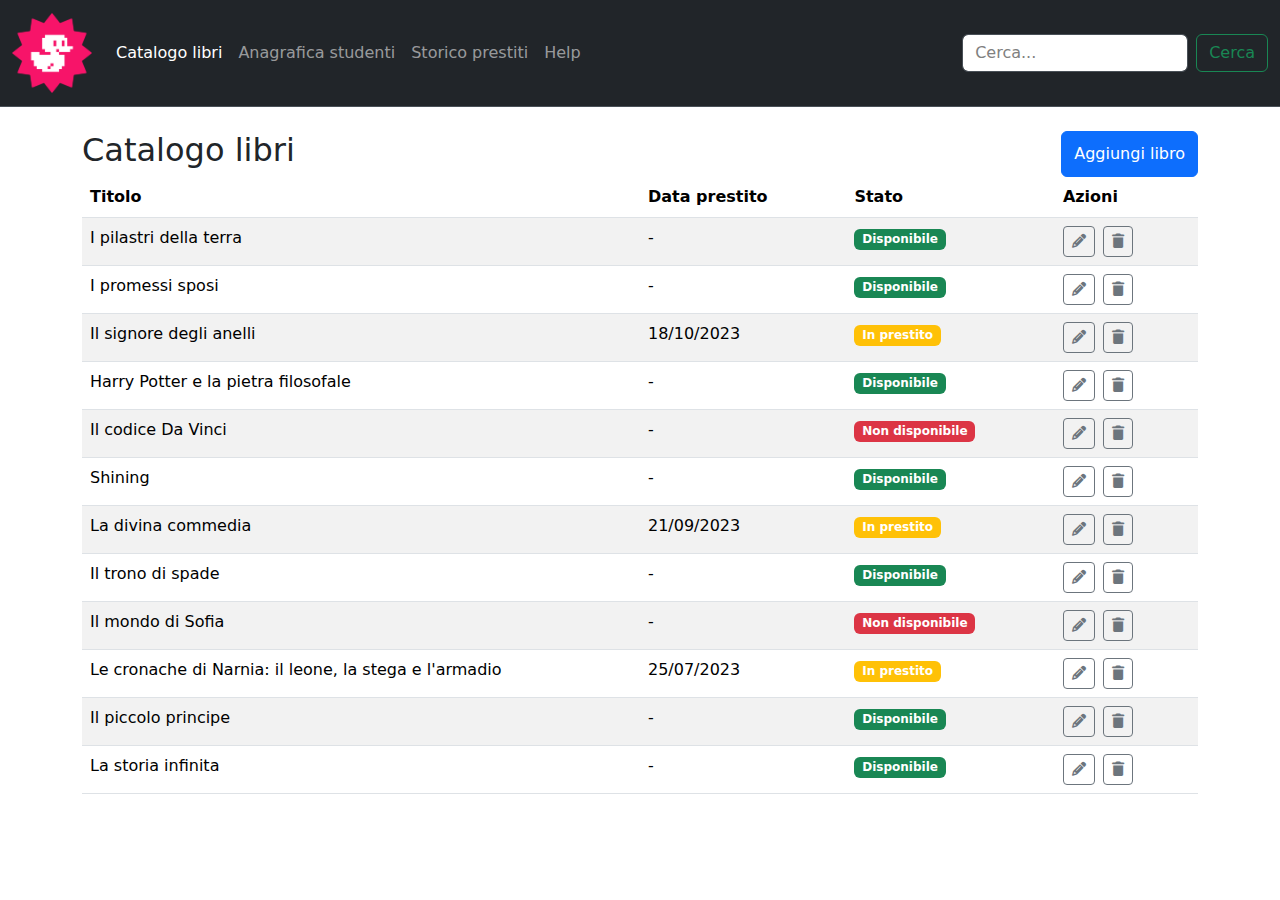
==== index.html @ 04373d07 "add table" ====
<!DOCTYPE html>
<html lang="en">
  <head>
    <meta charset="UTF-8" />
    <meta name="viewport" content="width=device-width, initial-scale=1.0" />
    <title>Document</title>
    <link rel="shortcut icon" href="./img/favicon.ico" type="image/x-icon" />

    <link
      rel="stylesheet"
      href="https://cdnjs.cloudflare.com/ajax/libs/font-awesome/6.7.2/css/all.min.css"
      integrity="sha512-Evv84Mr4kqVGRNSgIGL/F/aIDqQb7xQ2vcrdIwxfjThSH8CSR7PBEakCr51Ck+w+/U6swU2Im1vVX0SVk9ABhg=="
      crossorigin="anonymous"
      referrerpolicy="no-referrer"
    />
    <link
      href="https://cdn.jsdelivr.net/npm/bootstrap@5.3.3/dist/css/bootstrap.min.css"
      rel="stylesheet"
      integrity="sha384-QWTKZyjpPEjISv5WaRU9OFeRpok6YctnYmDr5pNlyT2bRjXh0JMhjY6hW+ALEwIH"
      crossorigin="anonymous"
    />

    <link rel="stylesheet" href="./css/style.css" />
  </head>
  <body>
    <header>
      <!-- test -->
      <nav
        class="navbar navbar-expand-lg bg-dark border-bottom border-body"
        data-bs-theme="dark"
      >
        <div class="container-fluid">
          <a class="navbar-brand" href="#">
            <img src="./img/duck.png" alt="logo" width="80px" />
          </a>
          <button
            class="navbar-toggler"
            type="button"
            data-bs-toggle="collapse"
            data-bs-target="#navbarSupportedContent"
            aria-controls="navbarSupportedContent"
            aria-expanded="false"
            aria-label="Toggle navigation"
          >
            <span class="navbar-toggler-icon"></span>
          </button>
          <div class="collapse navbar-collapse" id="navbarSupportedContent">
            <ul class="navbar-nav me-auto mb-2 mb-lg-0">
              <li class="nav-item">
                <a class="nav-link active" aria-current="page" href="#"
                  >Catalogo libri</a
                >
              </li>
              <li class="nav-item">
                <a class="nav-link" href="#">Anagrafica studenti</a>
              </li>
              <li class="nav-item">
                <a class="nav-link" href="#">Storico prestiti</a>
              </li>
              <li class="nav-item">
                <a class="nav-link" aria-current="true" href="#">Help</a>
              </li>
            </ul>
            <form class="d-flex" role="search">
              <input
                class="form-control me-2 bg-white text-black"
                type="search"
                placeholder="Cerca..."
                aria-label="Search"
              />
              <button class="btn btn-outline-success" type="submit">
                Cerca
              </button>
            </form>
          </div>
        </div>
      </nav>
    </header>

    <main>
      <section id="catalog" class="container-md py-4">
        <div class="d-flex justify-content-between">
          <h2>Catalogo libri</h2>
          <button class="btn btn-primary" type="submit">Aggiungi libro</button>
        </div>
        <table class="table table-striped">
          <thead>
            <tr>
              <th class="w-50">Titolo</th>
              <th class="d-none d-lg-table-cell">Data prestito</th>
              <th>Stato</th>
              <th>Azioni</th>
            </tr>
          </thead>
          <tbody>
            <tr>
              <td class="w-50">I pilastri della terra</td>
              <td class="d-none d-lg-table-cell">-</td>
              <td><span class="badge bg-success">Disponibile</span></td>
              <td>
                <button class="btn btn-outline-secondary btn-sm me-2">
                  <i class="fa-solid fa-pencil"></i></button
                ><button class="btn btn-outline-secondary btn-sm me-2">
                  <i class="fa-solid fa-trash"></i>
                </button>
              </td>
            </tr>
            <tr>
              <td class="w-50">I promessi sposi</td>
              <td class="d-none d-lg-table-cell">-</td>
              <td><span class="badge bg-success">Disponibile</span></td>
              <td>
                <button class="btn btn-outline-secondary btn-sm me-2">
                  <i class="fa-solid fa-pencil"></i></button
                ><button class="btn btn-outline-secondary btn-sm me-2">
                  <i class="fa-solid fa-trash"></i>
                </button>
              </td>
            </tr>
            <tr>
              <td class="w-50">Il signore degli anelli</td>
              <td class="d-none d-lg-table-cell">18/10/2023</td>
              <td><span class="badge bg-warning">In prestito</span></td>
              <td>
                <button class="btn btn-outline-secondary btn-sm me-2">
                  <i class="fa-solid fa-pencil"></i></button
                ><button class="btn btn-outline-secondary btn-sm me-2">
                  <i class="fa-solid fa-trash"></i>
                </button>
              </td>
            </tr>
            <tr>
              <td class="w-50">Harry Potter e la pietra filosofale</td>
              <td class="d-none d-lg-table-cell">-</td>
              <td><span class="badge bg-success">Disponibile</span></td>
              <td>
                <button class="btn btn-outline-secondary btn-sm me-2">
                  <i class="fa-solid fa-pencil"></i></button
                ><button class="btn btn-outline-secondary btn-sm me-2">
                  <i class="fa-solid fa-trash"></i>
                </button>
              </td>
            </tr>
            <tr>
              <td class="w-50">Il codice Da Vinci</td>
              <td class="d-none d-lg-table-cell">-</td>
              <td><span class="badge bg-danger">Non disponibile</span></td>
              <td>
                <button class="btn btn-outline-secondary btn-sm me-2">
                  <i class="fa-solid fa-pencil"></i></button
                ><button class="btn btn-outline-secondary btn-sm me-2">
                  <i class="fa-solid fa-trash"></i>
                </button>
              </td>
            </tr>
            <tr>
              <td class="w-50">Shining</td>
              <td class="d-none d-lg-table-cell">-</td>
              <td><span class="badge bg-success">Disponibile</span></td>
              <td>
                <button class="btn btn-outline-secondary btn-sm me-2">
                  <i class="fa-solid fa-pencil"></i></button
                ><button class="btn btn-outline-secondary btn-sm me-2">
                  <i class="fa-solid fa-trash"></i>
                </button>
              </td>
            </tr>
            <tr>
              <td class="w-50">La divina commedia</td>
              <td class="d-none d-lg-table-cell">21/09/2023</td>
              <td><span class="badge bg-warning">In prestito</span></td>
              <td>
                <button class="btn btn-outline-secondary btn-sm me-2">
                  <i class="fa-solid fa-pencil"></i></button
                ><button class="btn btn-outline-secondary btn-sm me-2">
                  <i class="fa-solid fa-trash"></i>
                </button>
              </td>
            </tr>
            <tr>
              <td class="w-50">Il trono di spade</td>
              <td class="d-none d-lg-table-cell">-</td>
              <td><span class="badge bg-success">Disponibile</span></td>
              <td>
                <button class="btn btn-outline-secondary btn-sm me-2">
                  <i class="fa-solid fa-pencil"></i></button
                ><button class="btn btn-outline-secondary btn-sm me-2">
                  <i class="fa-solid fa-trash"></i>
                </button>
              </td>
            </tr>
            <tr>
              <td class="w-50">Il mondo di Sofia</td>
              <td class="d-none d-lg-table-cell">-</td>
              <td><span class="badge bg-danger">Non disponibile</span></td>
              <td>
                <button class="btn btn-outline-secondary btn-sm me-2">
                  <i class="fa-solid fa-pencil"></i></button
                ><button class="btn btn-outline-secondary btn-sm me-2">
                  <i class="fa-solid fa-trash"></i>
                </button>
              </td>
            </tr>
            <tr>
              <td class="w-50">
                Le cronache di Narnia: il leone, la stega e l'armadio
              </td>
              <td class="d-none d-lg-table-cell">25/07/2023</td>
              <td><span class="badge bg-warning">In prestito</span></td>
              <td>
                <button class="btn btn-outline-secondary btn-sm me-2">
                  <i class="fa-solid fa-pencil"></i></button
                ><button class="btn btn-outline-secondary btn-sm me-2">
                  <i class="fa-solid fa-trash"></i>
                </button>
              </td>
            </tr>
            <tr>
              <td class="w-50">Il piccolo principe</td>
              <td class="d-none d-lg-table-cell">-</td>
              <td><span class="badge bg-success">Disponibile</span></td>
              <td>
                <button class="btn btn-outline-secondary btn-sm me-2">
                  <i class="fa-solid fa-pencil"></i></button
                ><button class="btn btn-outline-secondary btn-sm me-2">
                  <i class="fa-solid fa-trash"></i>
                </button>
              </td>
            </tr>
            <tr>
              <td class="w-50">La storia infinita</td>
              <td class="d-none d-lg-table-cell">-</td>
              <td><span class="badge bg-success">Disponibile</span></td>
              <td>
                <button class="btn btn-outline-secondary btn-sm me-2">
                  <i class="fa-solid fa-pencil"></i></button
                ><button class="btn btn-outline-secondary btn-sm me-2">
                  <i class="fa-solid fa-trash"></i>
                </button>
              </td>
            </tr>
          </tbody>
        </table>
      </section>
    </main>

    <footer></footer>

    <script
      src="https://cdn.jsdelivr.net/npm/bootstrap@5.3.3/dist/js/bootstrap.bundle.min.js"
      integrity="sha384-YvpcrYf0tY3lHB60NNkmXc5s9fDVZLESaAA55NDzOxhy9GkcIdslK1eN7N6jIeHz"
      crossorigin="anonymous"
    ></script>
  </body>
</html>
---- css/style.css ----
/* CONTAINER
MD 
*/
.form-control::placeholder {
  color: gray;
}
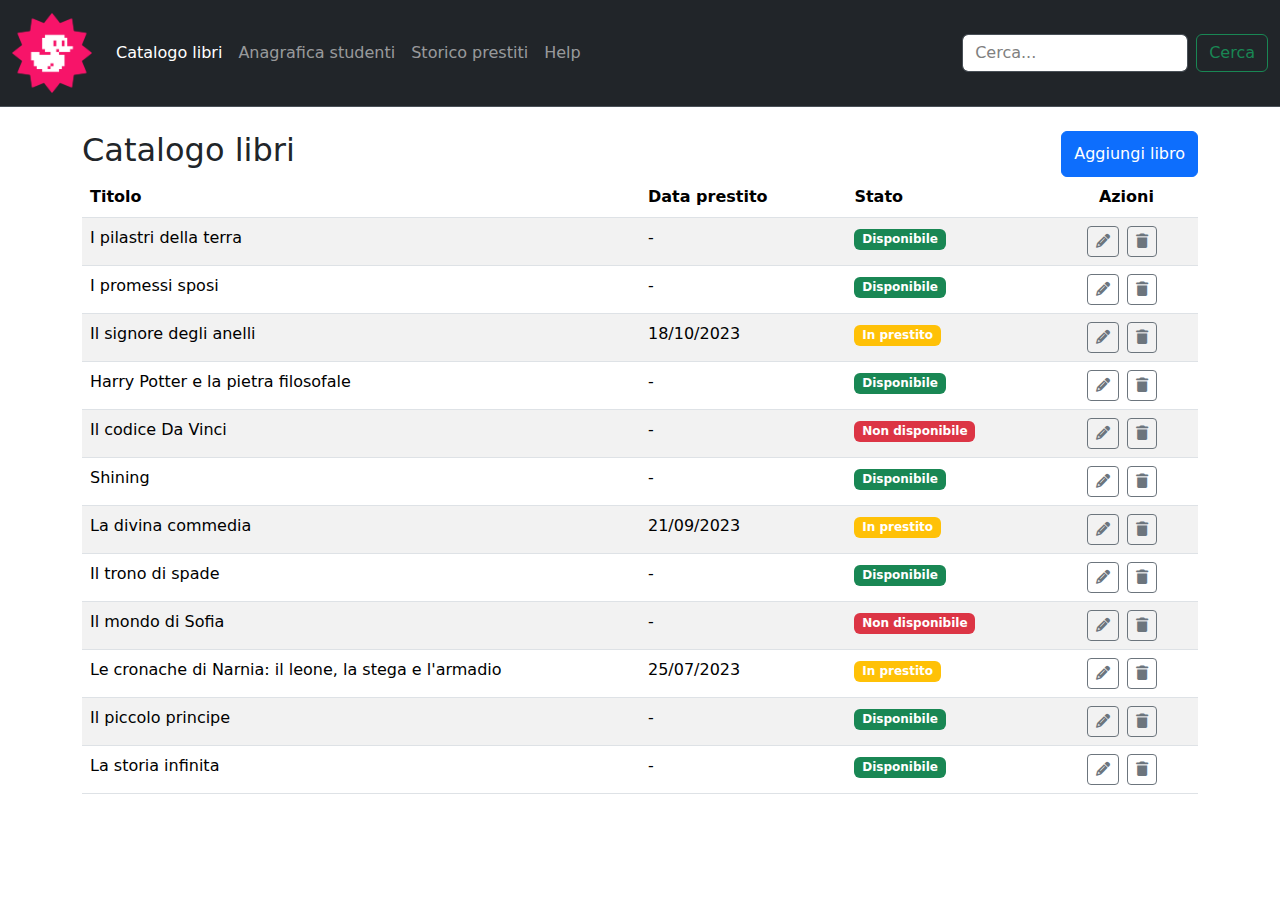
==== commit 44412def: "table align fix" ====
--- a/index.html
+++ b/index.html
@@ -89,7 +89,7 @@
               <th class="w-50">Titolo</th>
               <th class="d-none d-lg-table-cell">Data prestito</th>
               <th>Stato</th>
-              <th>Azioni</th>
+              <th class="text-center">Azioni</th>
             </tr>
           </thead>
           <tbody>
@@ -97,7 +97,7 @@
               <td class="w-50">I pilastri della terra</td>
               <td class="d-none d-lg-table-cell">-</td>
               <td><span class="badge bg-success">Disponibile</span></td>
-              <td>
+              <td class="text-center">
                 <button class="btn btn-outline-secondary btn-sm me-2">
                   <i class="fa-solid fa-pencil"></i></button
                 ><button class="btn btn-outline-secondary btn-sm me-2">
@@ -109,7 +109,7 @@
               <td class="w-50">I promessi sposi</td>
               <td class="d-none d-lg-table-cell">-</td>
               <td><span class="badge bg-success">Disponibile</span></td>
-              <td>
+              <td class="text-center">
                 <button class="btn btn-outline-secondary btn-sm me-2">
                   <i class="fa-solid fa-pencil"></i></button
                 ><button class="btn btn-outline-secondary btn-sm me-2">
@@ -121,7 +121,7 @@
               <td class="w-50">Il signore degli anelli</td>
               <td class="d-none d-lg-table-cell">18/10/2023</td>
               <td><span class="badge bg-warning">In prestito</span></td>
-              <td>
+              <td class="text-center">
                 <button class="btn btn-outline-secondary btn-sm me-2">
                   <i class="fa-solid fa-pencil"></i></button
                 ><button class="btn btn-outline-secondary btn-sm me-2">
@@ -133,7 +133,7 @@
               <td class="w-50">Harry Potter e la pietra filosofale</td>
               <td class="d-none d-lg-table-cell">-</td>
               <td><span class="badge bg-success">Disponibile</span></td>
-              <td>
+              <td class="text-center">
                 <button class="btn btn-outline-secondary btn-sm me-2">
                   <i class="fa-solid fa-pencil"></i></button
                 ><button class="btn btn-outline-secondary btn-sm me-2">
@@ -145,7 +145,7 @@
               <td class="w-50">Il codice Da Vinci</td>
               <td class="d-none d-lg-table-cell">-</td>
               <td><span class="badge bg-danger">Non disponibile</span></td>
-              <td>
+              <td class="text-center">
                 <button class="btn btn-outline-secondary btn-sm me-2">
                   <i class="fa-solid fa-pencil"></i></button
                 ><button class="btn btn-outline-secondary btn-sm me-2">
@@ -157,7 +157,7 @@
               <td class="w-50">Shining</td>
               <td class="d-none d-lg-table-cell">-</td>
               <td><span class="badge bg-success">Disponibile</span></td>
-              <td>
+              <td class="text-center">
                 <button class="btn btn-outline-secondary btn-sm me-2">
                   <i class="fa-solid fa-pencil"></i></button
                 ><button class="btn btn-outline-secondary btn-sm me-2">
@@ -169,7 +169,7 @@
               <td class="w-50">La divina commedia</td>
               <td class="d-none d-lg-table-cell">21/09/2023</td>
               <td><span class="badge bg-warning">In prestito</span></td>
-              <td>
+              <td class="text-center">
                 <button class="btn btn-outline-secondary btn-sm me-2">
                   <i class="fa-solid fa-pencil"></i></button
                 ><button class="btn btn-outline-secondary btn-sm me-2">
@@ -181,7 +181,7 @@
               <td class="w-50">Il trono di spade</td>
               <td class="d-none d-lg-table-cell">-</td>
               <td><span class="badge bg-success">Disponibile</span></td>
-              <td>
+              <td class="text-center">
                 <button class="btn btn-outline-secondary btn-sm me-2">
                   <i class="fa-solid fa-pencil"></i></button
                 ><button class="btn btn-outline-secondary btn-sm me-2">
@@ -193,7 +193,7 @@
               <td class="w-50">Il mondo di Sofia</td>
               <td class="d-none d-lg-table-cell">-</td>
               <td><span class="badge bg-danger">Non disponibile</span></td>
-              <td>
+              <td class="text-center">
                 <button class="btn btn-outline-secondary btn-sm me-2">
                   <i class="fa-solid fa-pencil"></i></button
                 ><button class="btn btn-outline-secondary btn-sm me-2">
@@ -207,7 +207,7 @@
               </td>
               <td class="d-none d-lg-table-cell">25/07/2023</td>
               <td><span class="badge bg-warning">In prestito</span></td>
-              <td>
+              <td class="text-center">
                 <button class="btn btn-outline-secondary btn-sm me-2">
                   <i class="fa-solid fa-pencil"></i></button
                 ><button class="btn btn-outline-secondary btn-sm me-2">
@@ -219,7 +219,7 @@
               <td class="w-50">Il piccolo principe</td>
               <td class="d-none d-lg-table-cell">-</td>
               <td><span class="badge bg-success">Disponibile</span></td>
-              <td>
+              <td class="text-center">
                 <button class="btn btn-outline-secondary btn-sm me-2">
                   <i class="fa-solid fa-pencil"></i></button
                 ><button class="btn btn-outline-secondary btn-sm me-2">
@@ -231,7 +231,7 @@
               <td class="w-50">La storia infinita</td>
               <td class="d-none d-lg-table-cell">-</td>
               <td><span class="badge bg-success">Disponibile</span></td>
-              <td>
+              <td class="text-center">
                 <button class="btn btn-outline-secondary btn-sm me-2">
                   <i class="fa-solid fa-pencil"></i></button
                 ><button class="btn btn-outline-secondary btn-sm me-2">
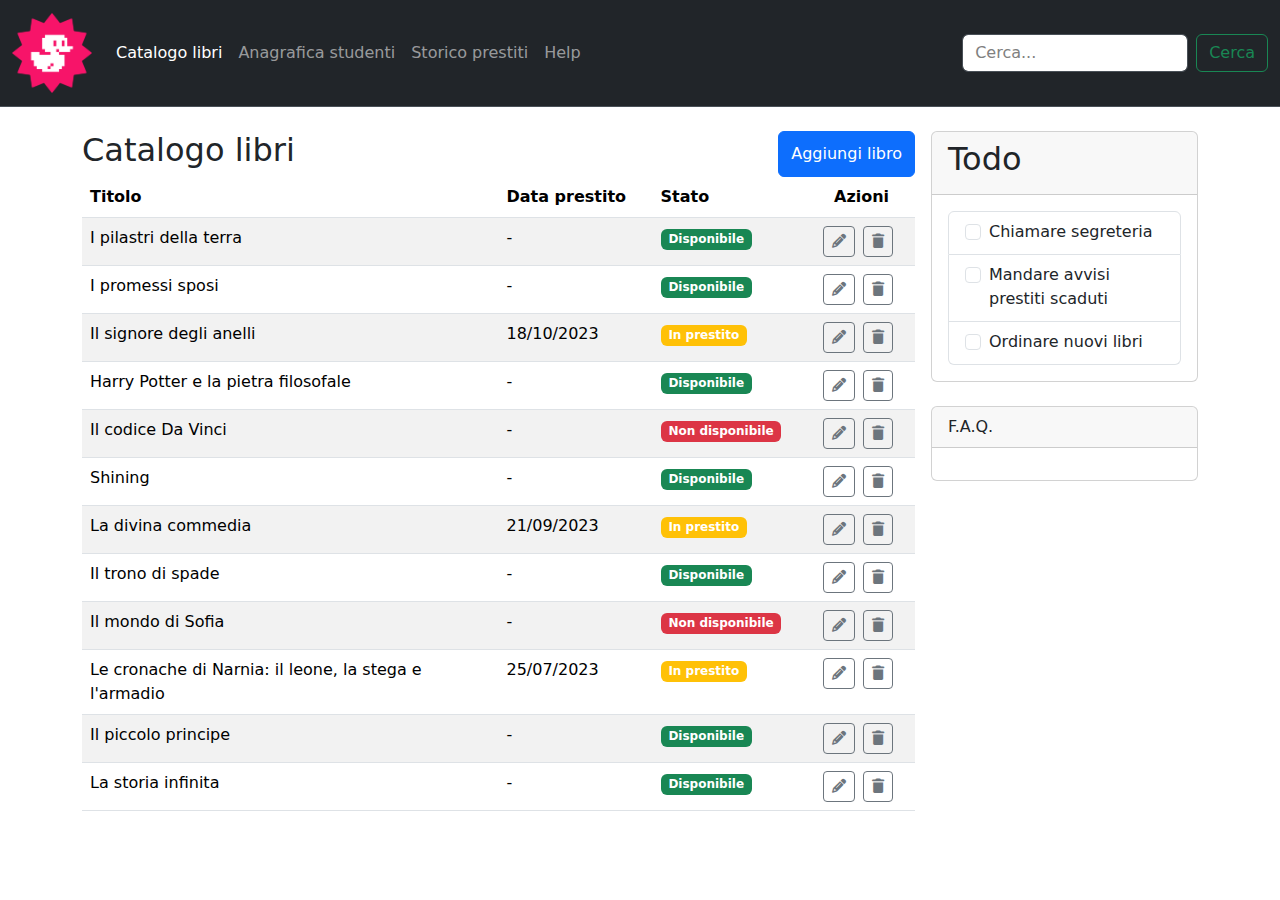
==== commit 6a824831: "add todo section" ====
--- a/index.html
+++ b/index.html
@@ -79,168 +79,228 @@
 
     <main>
       <section id="catalog" class="container-md py-4">
-        <div class="d-flex justify-content-between">
-          <h2>Catalogo libri</h2>
-          <button class="btn btn-primary" type="submit">Aggiungi libro</button>
+        <div class="row g-3">
+          <div class="col-12 col-lg-9">
+            <div class="d-flex justify-content-between">
+              <h2>Catalogo libri</h2>
+              <button class="btn btn-primary" type="submit">
+                Aggiungi libro
+              </button>
+            </div>
+            <table class="table table-striped">
+              <thead>
+                <tr>
+                  <th class="w-50">Titolo</th>
+                  <th class="d-none d-lg-table-cell">Data prestito</th>
+                  <th>Stato</th>
+                  <th class="text-center">Azioni</th>
+                </tr>
+              </thead>
+              <tbody>
+                <tr>
+                  <td class="w-50">I pilastri della terra</td>
+                  <td class="d-none d-lg-table-cell">-</td>
+                  <td><span class="badge bg-success">Disponibile</span></td>
+                  <td class="text-center">
+                    <button class="btn btn-outline-secondary btn-sm me-2">
+                      <i class="fa-solid fa-pencil"></i></button
+                    ><button class="btn btn-outline-secondary btn-sm me-2">
+                      <i class="fa-solid fa-trash"></i>
+                    </button>
+                  </td>
+                </tr>
+                <tr>
+                  <td class="w-50">I promessi sposi</td>
+                  <td class="d-none d-lg-table-cell">-</td>
+                  <td><span class="badge bg-success">Disponibile</span></td>
+                  <td class="text-center">
+                    <button class="btn btn-outline-secondary btn-sm me-2">
+                      <i class="fa-solid fa-pencil"></i></button
+                    ><button class="btn btn-outline-secondary btn-sm me-2">
+                      <i class="fa-solid fa-trash"></i>
+                    </button>
+                  </td>
+                </tr>
+                <tr>
+                  <td class="w-50">Il signore degli anelli</td>
+                  <td class="d-none d-lg-table-cell">18/10/2023</td>
+                  <td><span class="badge bg-warning">In prestito</span></td>
+                  <td class="text-center">
+                    <button class="btn btn-outline-secondary btn-sm me-2">
+                      <i class="fa-solid fa-pencil"></i></button
+                    ><button class="btn btn-outline-secondary btn-sm me-2">
+                      <i class="fa-solid fa-trash"></i>
+                    </button>
+                  </td>
+                </tr>
+                <tr>
+                  <td class="w-50">Harry Potter e la pietra filosofale</td>
+                  <td class="d-none d-lg-table-cell">-</td>
+                  <td><span class="badge bg-success">Disponibile</span></td>
+                  <td class="text-center">
+                    <button class="btn btn-outline-secondary btn-sm me-2">
+                      <i class="fa-solid fa-pencil"></i></button
+                    ><button class="btn btn-outline-secondary btn-sm me-2">
+                      <i class="fa-solid fa-trash"></i>
+                    </button>
+                  </td>
+                </tr>
+                <tr>
+                  <td class="w-50">Il codice Da Vinci</td>
+                  <td class="d-none d-lg-table-cell">-</td>
+                  <td><span class="badge bg-danger">Non disponibile</span></td>
+                  <td class="text-center">
+                    <button class="btn btn-outline-secondary btn-sm me-2">
+                      <i class="fa-solid fa-pencil"></i></button
+                    ><button class="btn btn-outline-secondary btn-sm me-2">
+                      <i class="fa-solid fa-trash"></i>
+                    </button>
+                  </td>
+                </tr>
+                <tr>
+                  <td class="w-50">Shining</td>
+                  <td class="d-none d-lg-table-cell">-</td>
+                  <td><span class="badge bg-success">Disponibile</span></td>
+                  <td class="text-center">
+                    <button class="btn btn-outline-secondary btn-sm me-2">
+                      <i class="fa-solid fa-pencil"></i></button
+                    ><button class="btn btn-outline-secondary btn-sm me-2">
+                      <i class="fa-solid fa-trash"></i>
+                    </button>
+                  </td>
+                </tr>
+                <tr>
+                  <td class="w-50">La divina commedia</td>
+                  <td class="d-none d-lg-table-cell">21/09/2023</td>
+                  <td><span class="badge bg-warning">In prestito</span></td>
+                  <td class="text-center">
+                    <button class="btn btn-outline-secondary btn-sm me-2">
+                      <i class="fa-solid fa-pencil"></i></button
+                    ><button class="btn btn-outline-secondary btn-sm me-2">
+                      <i class="fa-solid fa-trash"></i>
+                    </button>
+                  </td>
+                </tr>
+                <tr>
+                  <td class="w-50">Il trono di spade</td>
+                  <td class="d-none d-lg-table-cell">-</td>
+                  <td><span class="badge bg-success">Disponibile</span></td>
+                  <td class="text-center">
+                    <button class="btn btn-outline-secondary btn-sm me-2">
+                      <i class="fa-solid fa-pencil"></i></button
+                    ><button class="btn btn-outline-secondary btn-sm me-2">
+                      <i class="fa-solid fa-trash"></i>
+                    </button>
+                  </td>
+                </tr>
+                <tr>
+                  <td class="w-50">Il mondo di Sofia</td>
+                  <td class="d-none d-lg-table-cell">-</td>
+                  <td><span class="badge bg-danger">Non disponibile</span></td>
+                  <td class="text-center">
+                    <button class="btn btn-outline-secondary btn-sm me-2">
+                      <i class="fa-solid fa-pencil"></i></button
+                    ><button class="btn btn-outline-secondary btn-sm me-2">
+                      <i class="fa-solid fa-trash"></i>
+                    </button>
+                  </td>
+                </tr>
+                <tr>
+                  <td class="w-50">
+                    Le cronache di Narnia: il leone, la stega e l'armadio
+                  </td>
+                  <td class="d-none d-lg-table-cell">25/07/2023</td>
+                  <td><span class="badge bg-warning">In prestito</span></td>
+                  <td class="text-center">
+                    <button class="btn btn-outline-secondary btn-sm me-2">
+                      <i class="fa-solid fa-pencil"></i></button
+                    ><button class="btn btn-outline-secondary btn-sm me-2">
+                      <i class="fa-solid fa-trash"></i>
+                    </button>
+                  </td>
+                </tr>
+                <tr>
+                  <td class="w-50">Il piccolo principe</td>
+                  <td class="d-none d-lg-table-cell">-</td>
+                  <td><span class="badge bg-success">Disponibile</span></td>
+                  <td class="text-center">
+                    <button class="btn btn-outline-secondary btn-sm me-2">
+                      <i class="fa-solid fa-pencil"></i></button
+                    ><button class="btn btn-outline-secondary btn-sm me-2">
+                      <i class="fa-solid fa-trash"></i>
+                    </button>
+                  </td>
+                </tr>
+                <tr>
+                  <td class="w-50">La storia infinita</td>
+                  <td class="d-none d-lg-table-cell">-</td>
+                  <td><span class="badge bg-success">Disponibile</span></td>
+                  <td class="text-center">
+                    <button class="btn btn-outline-secondary btn-sm me-2">
+                      <i class="fa-solid fa-pencil"></i></button
+                    ><button class="btn btn-outline-secondary btn-sm me-2">
+                      <i class="fa-solid fa-trash"></i>
+                    </button>
+                  </td>
+                </tr>
+              </tbody>
+            </table>
+          </div>
+          <div class="col-12 col-lg-3">
+            <div class="card">
+              <div class="card-header">
+                <h2>Todo</h2>
+              </div>
+              <div class="card-body">
+                <ul class="list-group">
+                  <li class="list-group-item">
+                    <div class="form-check">
+                      <input
+                        class="form-check-input"
+                        type="checkbox"
+                        value=""
+                        id="flexCheckDefault"
+                      />
+                      <label class="form-check-label" for="flexCheckDefault">
+                        Chiamare segreteria
+                      </label>
+                    </div>
+                  </li>
+                  <li class="list-group-item">
+                    <div class="form-check">
+                      <input
+                        class="form-check-input"
+                        type="checkbox"
+                        value=""
+                        id="flexCheckDefault"
+                      />
+                      <label class="form-check-label" for="flexCheckDefault">
+                        Mandare avvisi prestiti scaduti
+                      </label>
+                    </div>
+                  </li>
+                  <li class="list-group-item">
+                    <div class="form-check">
+                      <input
+                        class="form-check-input"
+                        type="checkbox"
+                        value=""
+                        id="flexCheckDefault"
+                      />
+                      <label class="form-check-label" for="flexCheckDefault">
+                        Ordinare nuovi libri
+                      </label>
+                    </div>
+                  </li>
+                </ul>
+              </div>
+            </div>
+            <div class="card mt-4">
+              <div class="card-header">F.A.Q.</div>
+              <div class="card-body"></div>
+            </div>
+          </div>
         </div>
-        <table class="table table-striped">
-          <thead>
-            <tr>
-              <th class="w-50">Titolo</th>
-              <th class="d-none d-lg-table-cell">Data prestito</th>
-              <th>Stato</th>
-              <th class="text-center">Azioni</th>
-            </tr>
-          </thead>
-          <tbody>
-            <tr>
-              <td class="w-50">I pilastri della terra</td>
-              <td class="d-none d-lg-table-cell">-</td>
-              <td><span class="badge bg-success">Disponibile</span></td>
-              <td class="text-center">
-                <button class="btn btn-outline-secondary btn-sm me-2">
-                  <i class="fa-solid fa-pencil"></i></button
-                ><button class="btn btn-outline-secondary btn-sm me-2">
-                  <i class="fa-solid fa-trash"></i>
-                </button>
-              </td>
-            </tr>
-            <tr>
-              <td class="w-50">I promessi sposi</td>
-              <td class="d-none d-lg-table-cell">-</td>
-              <td><span class="badge bg-success">Disponibile</span></td>
-              <td class="text-center">
-                <button class="btn btn-outline-secondary btn-sm me-2">
-                  <i class="fa-solid fa-pencil"></i></button
-                ><button class="btn btn-outline-secondary btn-sm me-2">
-                  <i class="fa-solid fa-trash"></i>
-                </button>
-              </td>
-            </tr>
-            <tr>
-              <td class="w-50">Il signore degli anelli</td>
-              <td class="d-none d-lg-table-cell">18/10/2023</td>
-              <td><span class="badge bg-warning">In prestito</span></td>
-              <td class="text-center">
-                <button class="btn btn-outline-secondary btn-sm me-2">
-                  <i class="fa-solid fa-pencil"></i></button
-                ><button class="btn btn-outline-secondary btn-sm me-2">
-                  <i class="fa-solid fa-trash"></i>
-                </button>
-              </td>
-            </tr>
-            <tr>
-              <td class="w-50">Harry Potter e la pietra filosofale</td>
-              <td class="d-none d-lg-table-cell">-</td>
-              <td><span class="badge bg-success">Disponibile</span></td>
-              <td class="text-center">
-                <button class="btn btn-outline-secondary btn-sm me-2">
-                  <i class="fa-solid fa-pencil"></i></button
-                ><button class="btn btn-outline-secondary btn-sm me-2">
-                  <i class="fa-solid fa-trash"></i>
-                </button>
-              </td>
-            </tr>
-            <tr>
-              <td class="w-50">Il codice Da Vinci</td>
-              <td class="d-none d-lg-table-cell">-</td>
-              <td><span class="badge bg-danger">Non disponibile</span></td>
-              <td class="text-center">
-                <button class="btn btn-outline-secondary btn-sm me-2">
-                  <i class="fa-solid fa-pencil"></i></button
-                ><button class="btn btn-outline-secondary btn-sm me-2">
-                  <i class="fa-solid fa-trash"></i>
-                </button>
-              </td>
-            </tr>
-            <tr>
-              <td class="w-50">Shining</td>
-              <td class="d-none d-lg-table-cell">-</td>
-              <td><span class="badge bg-success">Disponibile</span></td>
-              <td class="text-center">
-                <button class="btn btn-outline-secondary btn-sm me-2">
-                  <i class="fa-solid fa-pencil"></i></button
-                ><button class="btn btn-outline-secondary btn-sm me-2">
-                  <i class="fa-solid fa-trash"></i>
-                </button>
-              </td>
-            </tr>
-            <tr>
-              <td class="w-50">La divina commedia</td>
-              <td class="d-none d-lg-table-cell">21/09/2023</td>
-              <td><span class="badge bg-warning">In prestito</span></td>
-              <td class="text-center">
-                <button class="btn btn-outline-secondary btn-sm me-2">
-                  <i class="fa-solid fa-pencil"></i></button
-                ><button class="btn btn-outline-secondary btn-sm me-2">
-                  <i class="fa-solid fa-trash"></i>
-                </button>
-              </td>
-            </tr>
-            <tr>
-              <td class="w-50">Il trono di spade</td>
-              <td class="d-none d-lg-table-cell">-</td>
-              <td><span class="badge bg-success">Disponibile</span></td>
-              <td class="text-center">
-                <button class="btn btn-outline-secondary btn-sm me-2">
-                  <i class="fa-solid fa-pencil"></i></button
-                ><button class="btn btn-outline-secondary btn-sm me-2">
-                  <i class="fa-solid fa-trash"></i>
-                </button>
-              </td>
-            </tr>
-            <tr>
-              <td class="w-50">Il mondo di Sofia</td>
-              <td class="d-none d-lg-table-cell">-</td>
-              <td><span class="badge bg-danger">Non disponibile</span></td>
-              <td class="text-center">
-                <button class="btn btn-outline-secondary btn-sm me-2">
-                  <i class="fa-solid fa-pencil"></i></button
-                ><button class="btn btn-outline-secondary btn-sm me-2">
-                  <i class="fa-solid fa-trash"></i>
-                </button>
-              </td>
-            </tr>
-            <tr>
-              <td class="w-50">
-                Le cronache di Narnia: il leone, la stega e l'armadio
-              </td>
-              <td class="d-none d-lg-table-cell">25/07/2023</td>
-              <td><span class="badge bg-warning">In prestito</span></td>
-              <td class="text-center">
-                <button class="btn btn-outline-secondary btn-sm me-2">
-                  <i class="fa-solid fa-pencil"></i></button
-                ><button class="btn btn-outline-secondary btn-sm me-2">
-                  <i class="fa-solid fa-trash"></i>
-                </button>
-              </td>
-            </tr>
-            <tr>
-              <td class="w-50">Il piccolo principe</td>
-              <td class="d-none d-lg-table-cell">-</td>
-              <td><span class="badge bg-success">Disponibile</span></td>
-              <td class="text-center">
-                <button class="btn btn-outline-secondary btn-sm me-2">
-                  <i class="fa-solid fa-pencil"></i></button
-                ><button class="btn btn-outline-secondary btn-sm me-2">
-                  <i class="fa-solid fa-trash"></i>
-                </button>
-              </td>
-            </tr>
-            <tr>
-              <td class="w-50">La storia infinita</td>
-              <td class="d-none d-lg-table-cell">-</td>
-              <td><span class="badge bg-success">Disponibile</span></td>
-              <td class="text-center">
-                <button class="btn btn-outline-secondary btn-sm me-2">
-                  <i class="fa-solid fa-pencil"></i></button
-                ><button class="btn btn-outline-secondary btn-sm me-2">
-                  <i class="fa-solid fa-trash"></i>
-                </button>
-              </td>
-            </tr>
-          </tbody>
-        </table>
       </section>
     </main>
 
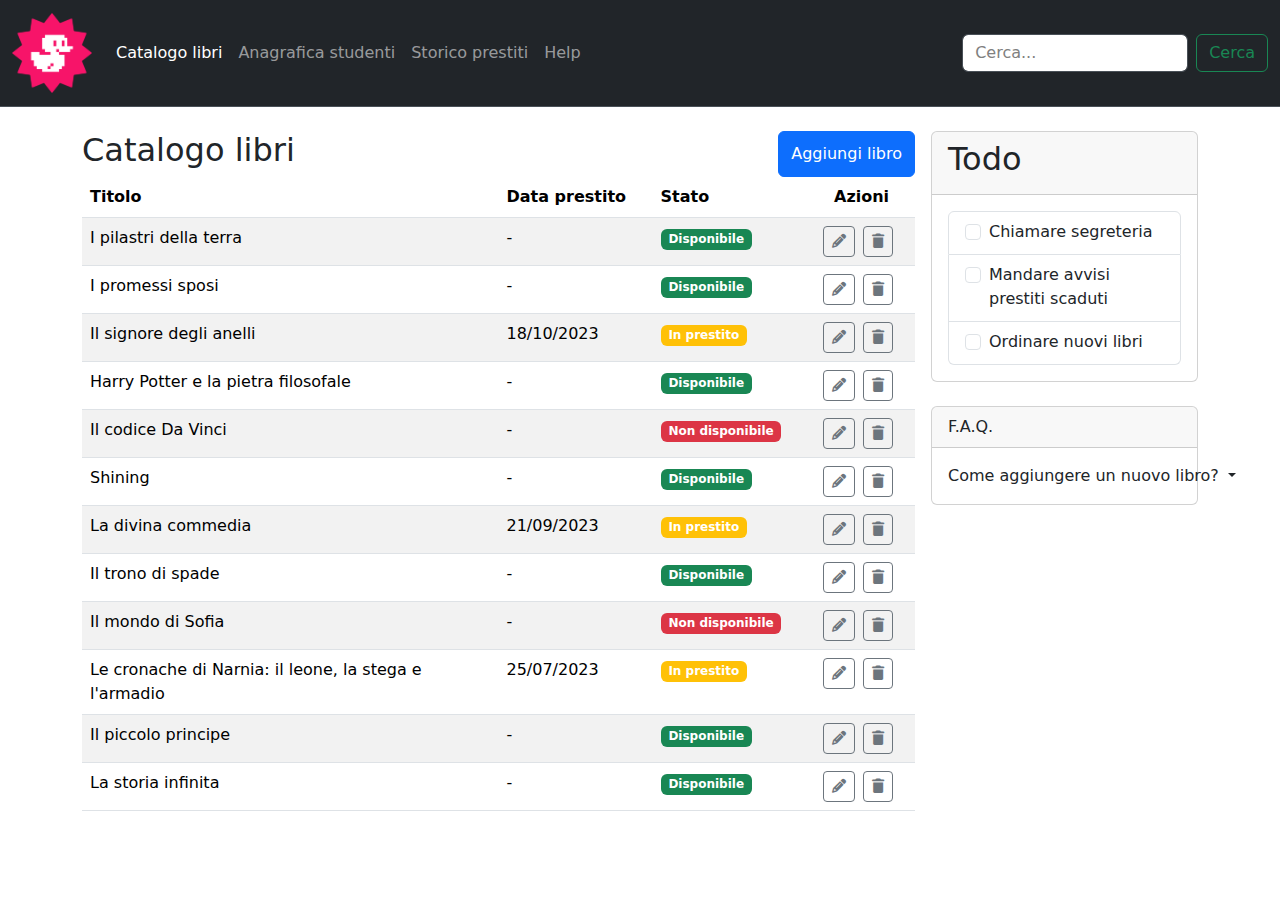
==== commit 92b1aa83: "start faq section" ====
--- a/index.html
+++ b/index.html
@@ -297,7 +297,28 @@
             </div>
             <div class="card mt-4">
               <div class="card-header">F.A.Q.</div>
-              <div class="card-body"></div>
+              <div class="card-body">
+                <div class="dropdown">
+                <div class="dropdown">
+                  <a
+                    href="#"
+                    class="dropdown-toggle"
+                    data-bs-toggle="dropdown"
+                    aria-expanded="true"
+                  >
+                    Come aggiungere un nuovo libro?
+                  </a>
+                  <ul class="dropdown-menu">
+                    <li><a class="dropdown-item" href="#">Action</a></li>
+                    <li>
+                      <a class="dropdown-item" href="#">Another action</a>
+                    </li>
+                    <li>
+                      <a class="dropdown-item" href="#">Something else here</a>
+                    </li>
+                  </ul>
+                </div>
+              </div>
             </div>
           </div>
         </div>
--- a/css/style.css
+++ b/css/style.css
@@ -4,3 +4,13 @@
 .form-control::placeholder {
   color: gray;
 }
+a {
+  color: inherit;
+  text-decoration: none;
+}
+/* APPUNTI
+
+SISTEMA COL, TODO E FAQ SONO COL DIVERSE IMO
+SISTEMA D FLEX DEI DROPDOWN
+
+*/
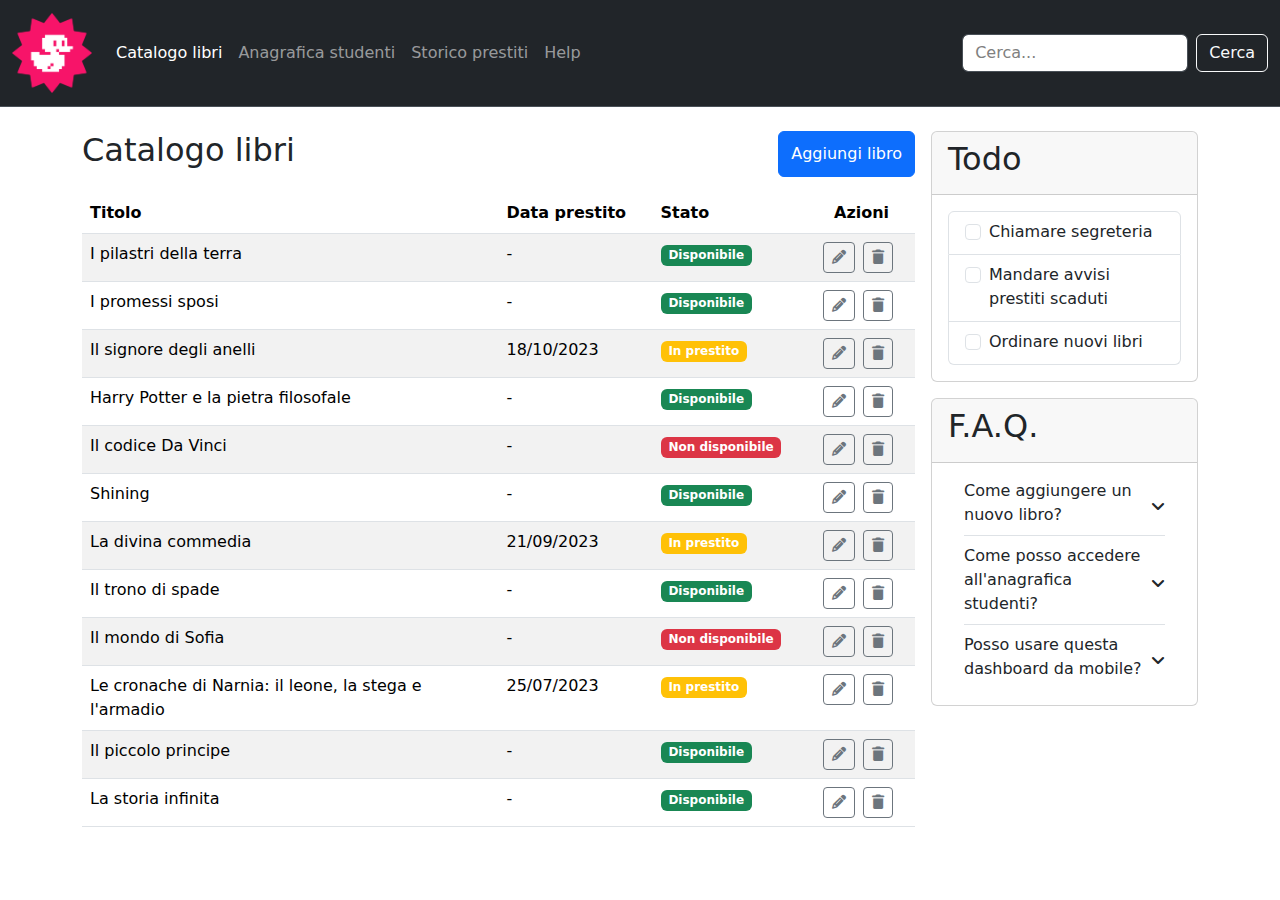
==== commit 5278fbfb: "fix on F.A.Q. section" ====
--- a/index.html
+++ b/index.html
@@ -68,9 +68,7 @@
                 placeholder="Cerca..."
                 aria-label="Search"
               />
-              <button class="btn btn-outline-success" type="submit">
-                Cerca
-              </button>
+              <button class="btn btn-outline-light" type="submit">Cerca</button>
             </form>
           </div>
         </div>
@@ -81,7 +79,7 @@
       <section id="catalog" class="container-md py-4">
         <div class="row g-3">
           <div class="col-12 col-lg-9">
-            <div class="d-flex justify-content-between">
+            <div class="d-flex justify-content-between mb-3">
               <h2>Catalogo libri</h2>
               <button class="btn btn-primary" type="submit">
                 Aggiungi libro
@@ -295,19 +293,20 @@
                 </ul>
               </div>
             </div>
-            <div class="card mt-4">
-              <div class="card-header">F.A.Q.</div>
-              <div class="card-body">
-                <div class="dropdown">
-                <div class="dropdown">
-                  <a
-                    href="#"
-                    class="dropdown-toggle"
+            <div class="card mt-3">
+              <div class="card-header">
+                <h2>F.A.Q.</h2>
+              </div>
+              <div class="card-body w-100">
+                <div class="px-3">
+                  <span
+                    class="d-flex align-items-center justify-content-between border-bottom"
                     data-bs-toggle="dropdown"
-                    aria-expanded="true"
+                    aria-expanded="false"
                   >
-                    Come aggiungere un nuovo libro?
-                  </a>
+                    <a href="#" class="mb-2">Come aggiungere un nuovo libro?</a>
+                    <a href="#"><i class="fa-solid fa-angle-down"></i></a>
+                  </span>
                   <ul class="dropdown-menu">
                     <li><a class="dropdown-item" href="#">Action</a></li>
                     <li>
@@ -315,6 +314,60 @@
                     </li>
                     <li>
                       <a class="dropdown-item" href="#">Something else here</a>
+                    </li>
+                    <li><hr class="dropdown-divider" /></li>
+                    <li>
+                      <a class="dropdown-item" href="#">Separated link</a>
+                    </li>
+                  </ul>
+                </div>
+                <div class="px-3">
+                  <span
+                    class="d-flex align-items-center justify-content-between border-bottom mt-2"
+                    data-bs-toggle="dropdown"
+                    aria-expanded="false"
+                  >
+                    <a href="#" class="mb-2"
+                      >Come posso accedere all'anagrafica studenti?</a
+                    >
+                    <a href="#"><i class="fa-solid fa-angle-down"></i></a>
+                  </span>
+                  <ul class="dropdown-menu">
+                    <li><a class="dropdown-item" href="#">Action</a></li>
+                    <li>
+                      <a class="dropdown-item" href="#">Another action</a>
+                    </li>
+                    <li>
+                      <a class="dropdown-item" href="#">Something else here</a>
+                    </li>
+                    <li><hr class="dropdown-divider" /></li>
+                    <li>
+                      <a class="dropdown-item" href="#">Separated link</a>
+                    </li>
+                  </ul>
+                </div>
+                <div class="px-3">
+                  <span
+                    class="d-flex align-items-center justify-content-between mt-2"
+                    data-bs-toggle="dropdown"
+                    aria-expanded="false"
+                  >
+                    <a href="#" class="mb-2"
+                      >Posso usare questa dashboard da mobile?</a
+                    >
+                    <a href="#"><i class="fa-solid fa-angle-down"></i></a>
+                  </span>
+                  <ul class="dropdown-menu">
+                    <li><a class="dropdown-item" href="#">Action</a></li>
+                    <li>
+                      <a class="dropdown-item" href="#">Another action</a>
+                    </li>
+                    <li>
+                      <a class="dropdown-item" href="#">Something else here</a>
+                    </li>
+                    <li><hr class="dropdown-divider" /></li>
+                    <li>
+                      <a class="dropdown-item" href="#">Separated link</a>
                     </li>
                   </ul>
                 </div>
--- a/css/style.css
+++ b/css/style.css
@@ -1,6 +1,3 @@
-/* CONTAINER
-MD 
-*/
 .form-control::placeholder {
   color: gray;
 }
@@ -8,9 +5,3 @@
   color: inherit;
   text-decoration: none;
 }
-/* APPUNTI
-
-SISTEMA COL, TODO E FAQ SONO COL DIVERSE IMO
-SISTEMA D FLEX DEI DROPDOWN
-
-*/
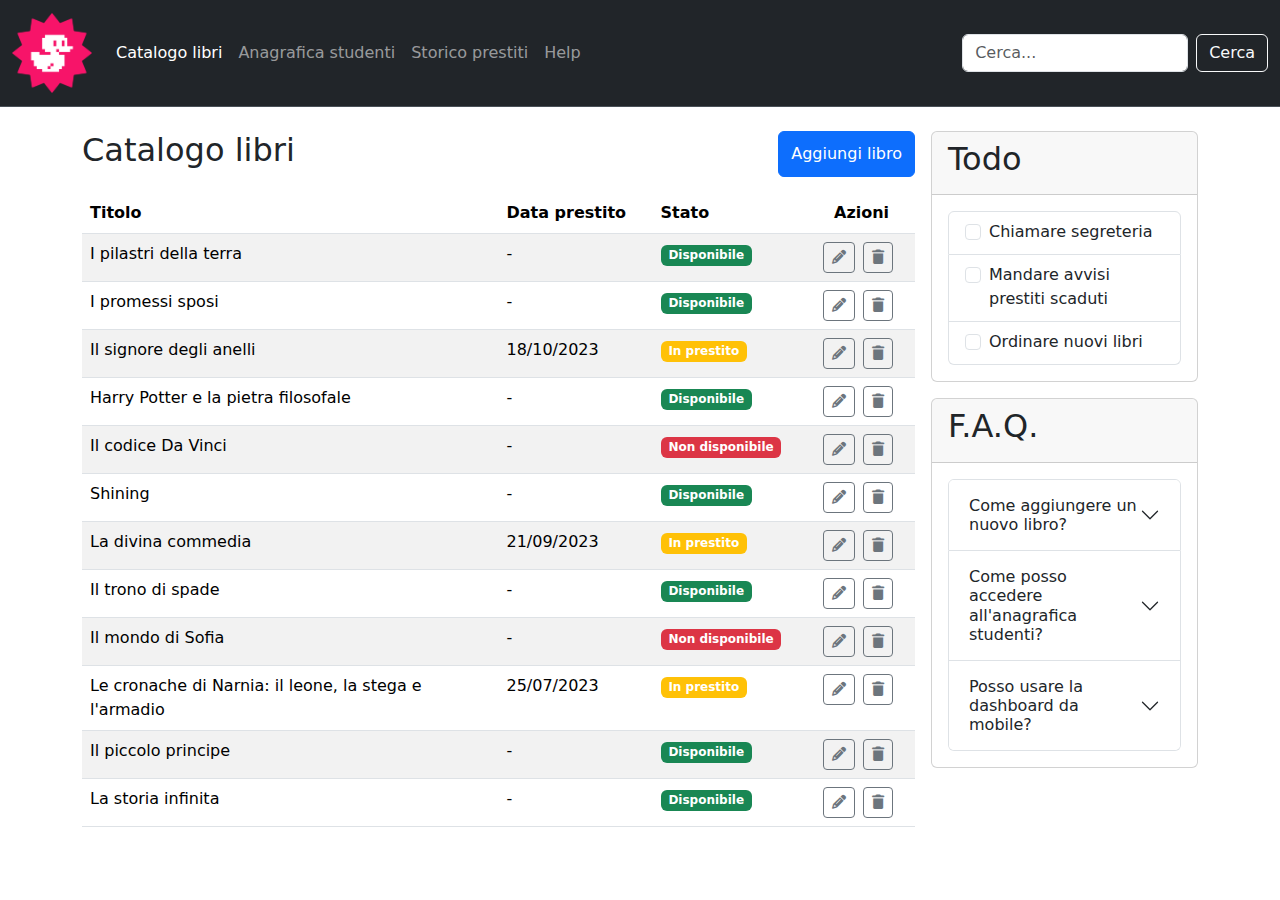
==== commit eb594752: "faq section correct" ====
--- a/index.html
+++ b/index.html
@@ -61,7 +61,7 @@
                 <a class="nav-link" aria-current="true" href="#">Help</a>
               </li>
             </ul>
-            <form class="d-flex" role="search">
+            <form class="d-flex" data-bs-theme="light" role="search">
               <input
                 class="form-control me-2 bg-white text-black"
                 type="search"
@@ -298,78 +298,90 @@
                 <h2>F.A.Q.</h2>
               </div>
               <div class="card-body w-100">
-                <div class="px-3">
-                  <span
-                    class="d-flex align-items-center justify-content-between border-bottom"
-                    data-bs-toggle="dropdown"
-                    aria-expanded="false"
-                  >
-                    <a href="#" class="mb-2">Come aggiungere un nuovo libro?</a>
-                    <a href="#"><i class="fa-solid fa-angle-down"></i></a>
-                  </span>
-                  <ul class="dropdown-menu">
-                    <li><a class="dropdown-item" href="#">Action</a></li>
-                    <li>
-                      <a class="dropdown-item" href="#">Another action</a>
-                    </li>
-                    <li>
-                      <a class="dropdown-item" href="#">Something else here</a>
-                    </li>
-                    <li><hr class="dropdown-divider" /></li>
-                    <li>
-                      <a class="dropdown-item" href="#">Separated link</a>
-                    </li>
-                  </ul>
-                </div>
-                <div class="px-3">
-                  <span
-                    class="d-flex align-items-center justify-content-between border-bottom mt-2"
-                    data-bs-toggle="dropdown"
-                    aria-expanded="false"
-                  >
-                    <a href="#" class="mb-2"
-                      >Come posso accedere all'anagrafica studenti?</a
+                <div class="accordion" id="accordionFAQ">
+                  <div class="accordion-item">
+                    <h2 class="accordion-header">
+                      <button
+                        class="accordion-button collapsed"
+                        type="button"
+                        data-bs-toggle="collapse"
+                        data-bs-target="#collapseOne"
+                        aria-expanded="false"
+                        aria-controls="collapseOne"
+                      >
+                        Come aggiungere un nuovo libro?
+                      </button>
+                    </h2>
+                    <div
+                      id="collapseOne"
+                      class="accordion-collapse collapse"
+                      data-bs-parent="#accordionFAQ"
                     >
-                    <a href="#"><i class="fa-solid fa-angle-down"></i></a>
-                  </span>
-                  <ul class="dropdown-menu">
-                    <li><a class="dropdown-item" href="#">Action</a></li>
-                    <li>
-                      <a class="dropdown-item" href="#">Another action</a>
-                    </li>
-                    <li>
-                      <a class="dropdown-item" href="#">Something else here</a>
-                    </li>
-                    <li><hr class="dropdown-divider" /></li>
-                    <li>
-                      <a class="dropdown-item" href="#">Separated link</a>
-                    </li>
-                  </ul>
-                </div>
-                <div class="px-3">
-                  <span
-                    class="d-flex align-items-center justify-content-between mt-2"
-                    data-bs-toggle="dropdown"
-                    aria-expanded="false"
-                  >
-                    <a href="#" class="mb-2"
-                      >Posso usare questa dashboard da mobile?</a
+                      <div class="accordion-body">
+                        Lorem ipsum dolor sit amet consectetur adipisicing elit.
+                        Ipsam quisquam temporibus accusamus assumenda illum ea
+                        quos fugit quo est quae. Magnam, nisi maiores impedit,
+                        veritatis sint unde voluptate asperiores aliquam quidem
+                        quae iure corporis repellendus.
+                      </div>
+                    </div>
+                  </div>
+                  <div class="accordion-item">
+                    <h2 class="accordion-header">
+                      <button
+                        class="accordion-button collapsed"
+                        type="button"
+                        data-bs-toggle="collapse"
+                        data-bs-target="#collapseTwo"
+                        aria-expanded="false"
+                        aria-controls="collapseTwo"
+                      >
+                        Come posso accedere all'anagrafica studenti?
+                      </button>
+                    </h2>
+                    <div
+                      id="collapseTwo"
+                      class="accordion-collapse collapse"
+                      data-bs-parent="#accordionFAQ"
                     >
-                    <a href="#"><i class="fa-solid fa-angle-down"></i></a>
-                  </span>
-                  <ul class="dropdown-menu">
-                    <li><a class="dropdown-item" href="#">Action</a></li>
-                    <li>
-                      <a class="dropdown-item" href="#">Another action</a>
-                    </li>
-                    <li>
-                      <a class="dropdown-item" href="#">Something else here</a>
-                    </li>
-                    <li><hr class="dropdown-divider" /></li>
-                    <li>
-                      <a class="dropdown-item" href="#">Separated link</a>
-                    </li>
-                  </ul>
+                      <div class="accordion-body">
+                        Lorem ipsum dolor sit amet consectetur adipisicing elit.
+                        Labore, sunt ea quasi quas repudiandae dolor quos
+                        deserunt accusamus! Nisi in sapiente inventore, eveniet
+                        culpa atque ratione accusantium nesciunt cumque tempore.
+                      </div>
+                    </div>
+                  </div>
+                  <div class="accordion-item">
+                    <h2 class="accordion-header">
+                      <button
+                        class="accordion-button collapsed"
+                        type="button"
+                        data-bs-toggle="collapse"
+                        data-bs-target="#collapseThree"
+                        aria-expanded="false"
+                        aria-controls="collapseThree"
+                      >
+                        Posso usare la dashboard da mobile?
+                      </button>
+                    </h2>
+                    <div
+                      id="collapseThree"
+                      class="accordion-collapse collapse"
+                      data-bs-parent="#accordionFAQ"
+                    >
+                      <div class="accordion-body">
+                        Lorem ipsum dolor sit amet consectetur adipisicing elit.
+                        Blanditiis quidem explicabo consequatur officiis, ex
+                        similique aspernatur maiores sequi voluptatem earum
+                        nihil eius quod dolores excepturi, vero magnam quo
+                        cumque consequuntur beatae labore illum. Provident
+                        accusantium vitae, maxime, nesciunt expedita aliquam
+                        perferendis, quisquam magni libero dolores sunt
+                        voluptatem velit? Minus, sequi?
+                      </div>
+                    </div>
+                  </div>
                 </div>
               </div>
             </div>
@@ -377,9 +389,6 @@
         </div>
       </section>
     </main>
-
-    <footer></footer>
-
     <script
       src="https://cdn.jsdelivr.net/npm/bootstrap@5.3.3/dist/js/bootstrap.bundle.min.js"
       integrity="sha384-YvpcrYf0tY3lHB60NNkmXc5s9fDVZLESaAA55NDzOxhy9GkcIdslK1eN7N6jIeHz"
--- a/css/style.css
+++ b/css/style.css
@@ -1,6 +1,3 @@
-.form-control::placeholder {
-  color: gray;
-}
 a {
   color: inherit;
   text-decoration: none;
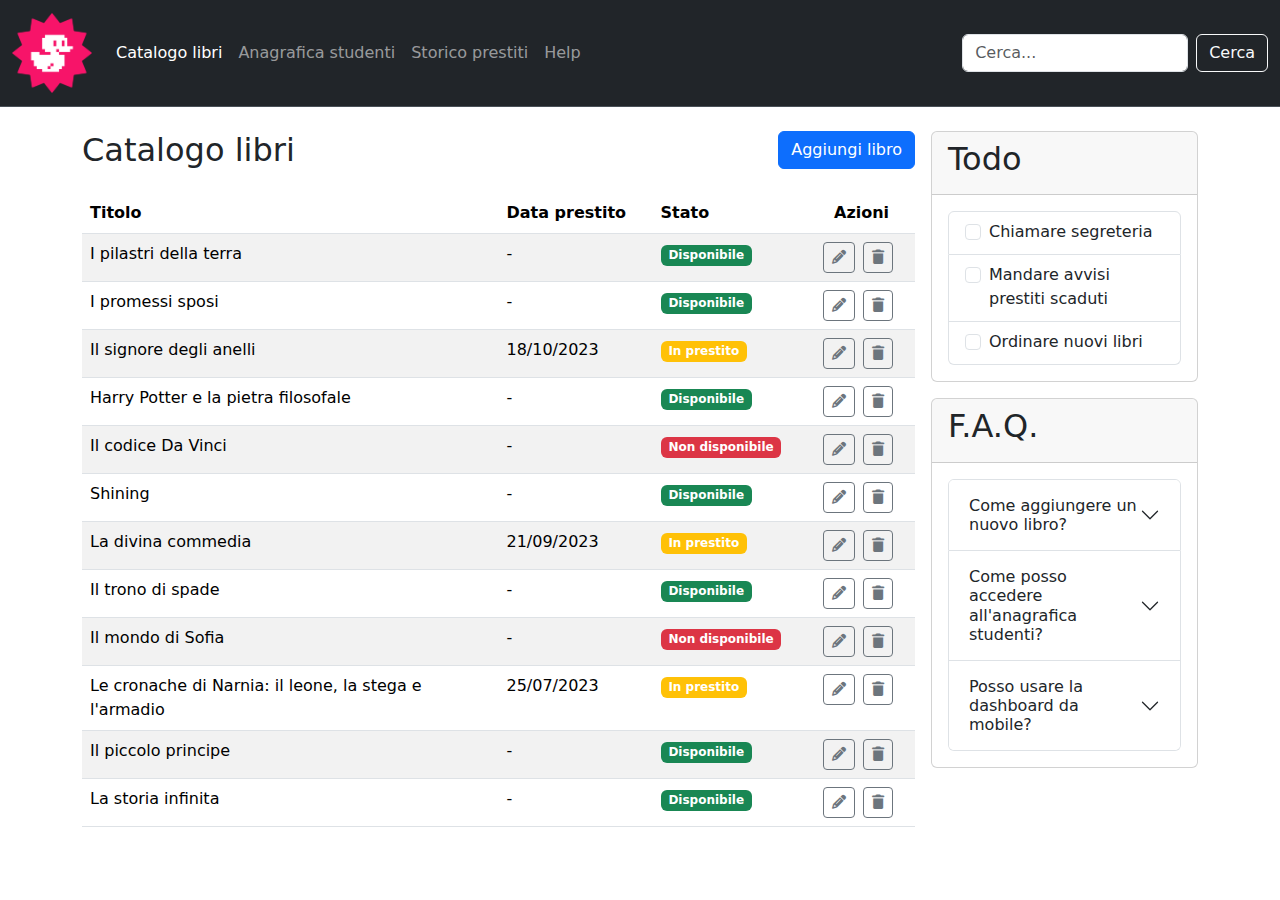
==== commit a011e4b6: "add book section" ====
--- a/index.html
+++ b/index.html
@@ -81,9 +81,11 @@
           <div class="col-12 col-lg-9">
             <div class="d-flex justify-content-between mb-3">
               <h2>Catalogo libri</h2>
-              <button class="btn btn-primary" type="submit">
-                Aggiungi libro
-              </button>
+              <a href="./add-book.html">
+                <button class="btn btn-primary" type="submit">
+                  Aggiungi libro
+                </button>
+              </a>
             </div>
             <table class="table table-striped">
               <thead>
